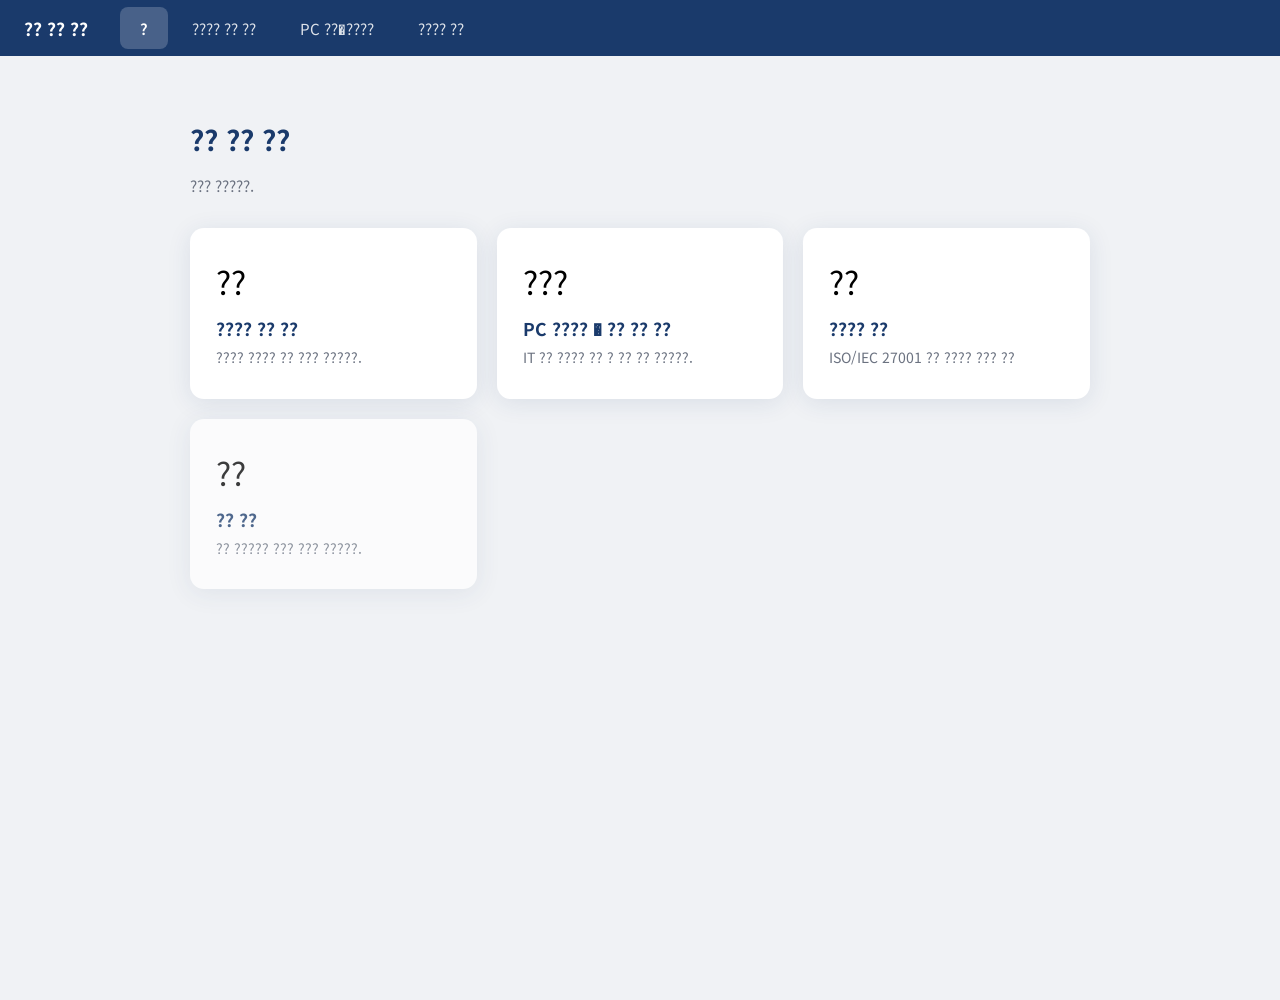
==== index.html @ a8585d44 "init: 업무 분석 도구" ====
<!DOCTYPE html>
<html lang="ko">
<head>
  <meta charset="UTF-8">
  <meta name="viewport" content="width=device-width, initial-scale=1.0">
  <title>?? ?? ??</title>
  <link rel="stylesheet" href="https://fonts.googleapis.com/css2?family=Noto+Sans+KR:wght@300;400;500;600;700&family=JetBrains+Mono:wght@400;600&display=swap">
  <link rel="stylesheet" href="css/common.css">
  <style>
    /* ? ?? */
    #app-home {
      padding: 40px 24px 60px; background: #f0f2f5; min-height: calc(100vh - 56px);
      font-family: 'Noto Sans KR', sans-serif;
    }
    #app-home .home-inner { max-width: 900px; margin: 0 auto; }
    #app-home .home-title { font-size: 1.75rem; font-weight: 700; color: #1a3a6b; margin-bottom: 8px; }
    #app-home .home-subtitle { font-size: 0.95rem; color: #6b7280; margin-bottom: 32px; }
    #app-home .home-cards { display: grid; grid-template-columns: repeat(auto-fill, minmax(260px, 1fr)); gap: 20px; }
    #app-home .home-card {
      background: #fff; border-radius: 14px; padding: 28px 24px; box-shadow: 0 4px 24px rgba(26,58,107,0.1);
      border: 2px solid transparent; cursor: pointer; transition: all 0.2s; text-align: left;
      text-decoration: none; color: inherit; display: block;
    }
    #app-home .home-card:hover { border-color: #2854a0; background: #edf2fb; box-shadow: 0 6px 28px rgba(26,58,107,0.14); }
    #app-home .home-card:focus-visible { outline: 2px solid #2854a0; outline-offset: 2px; }
    #app-home .home-card-icon { font-size: 2rem; margin-bottom: 12px; }
    #app-home .home-card h3 { font-size: 1.1rem; font-weight: 700; color: #1a3a6b; margin: 0 0 6px; }
    #app-home .home-card p { font-size: 0.88rem; color: #6b7280; margin: 0; line-height: 1.5; }
    #app-home .home-card.placeholder { cursor: default; opacity: 0.75; }
    #app-home .home-card.placeholder:hover { border-color: transparent; background: #fff; box-shadow: 0 4px 24px rgba(26,58,107,0.1); }
  </style>
</head>
<body style="margin:0;font-family:'Noto Sans KR',sans-serif;">

<nav class="app-nav" role="navigation">
  <h1>?? ?? ??</h1>
  <div class="nav-links">
    <a href="./" class="nav-link active" aria-current="page">?</a>
    <a href="account/" class="nav-link">???? ?? ??</a>
    <a href="asset/" class="nav-link">PC ??�????</a>
    <a href="policy/" class="nav-link">???? ??</a>
  </div>
</nav>

<!-- ?(??) -->
<div id="app-home">
  <div class="home-inner">
    <h2 class="home-title">?? ?? ??</h2>
    <p class="home-subtitle">??? ?????.</p>
    <div class="home-cards">
      <a href="account/" class="home-card">
        <div class="home-card-icon">??</div>
        <h3>???? ?? ??</h3>
        <p>???? ???? ?? ??? ?????.</p>
      </a>
      <a href="asset/" class="home-card">
        <div class="home-card-icon">???</div>
        <h3>PC ???? � ?? ?? ??</h3>
        <p>IT ?? ???? ?? ? ?? ?? ?????.</p>
      </a>
      <a href="policy/" class="home-card">
        <div class="home-card-icon">??</div>
        <h3>???? ??</h3>
        <p>ISO/IEC 27001 ?? ???? ??? ??</p>
      </a>
      <div class="home-card placeholder">
        <div class="home-card-icon">??</div>
        <h3>?? ??</h3>
        <p>?? ????? ??? ??? ?????.</p>
      </div>
    </div>
  </div>
</div>

</body>
</html>
---- css/common.css ----
/* ── 공통 상단 네비 ── */
.app-nav {
  background: #1a3a6b; color: #fff; padding: 0 24px;
  display: flex; align-items: center; gap: 8px; height: 56px;
  box-shadow: 0 2px 8px rgba(0,0,0,0.15);
}
.app-nav h1 { font-size: 1.1rem; font-weight: 700; margin-right: 24px; }

/* 링크형 네비 (다중 HTML) */
.app-nav .nav-links { display: flex; gap: 4px; }
.app-nav .nav-link {
  padding: 10px 20px; border-radius: 8px; font-size: 0.95rem; font-family: inherit;
  color: rgba(255,255,255,0.85); text-decoration: none; transition: background 0.2s, color 0.2s;
}
.app-nav .nav-link:hover { background: rgba(255,255,255,0.12); color: #fff; }
.app-nav .nav-link.active { background: rgba(255,255,255,0.2); color: #fff; font-weight: 600; }
.app-nav .nav-link:focus-visible { outline: 2px solid #2854a0; outline-offset: 2px; }

@media (max-width:768px) {
  .app-nav { flex-wrap: wrap; height: auto; min-height: 56px; padding: 12px 16px; }
  .app-nav .nav-links { flex-wrap: wrap; gap: 6px; }
  .app-nav .nav-link { padding: 8px 14px; font-size: 0.88rem; }
}

/* 스킵 링크 (접근성) */
.skip-link {
  position: absolute;
  left: -9999px;
  top: 0;
  z-index: 9999;
  padding: 10px 20px;
  background: #1a3a6b;
  color: #fff;
  font-size: 0.95rem;
  text-decoration: none;
  border-radius: 0 0 8px 0;
}
.skip-link:focus {
  left: 0;
  outline: 2px solid #2854a0;
  outline-offset: 2px;
}
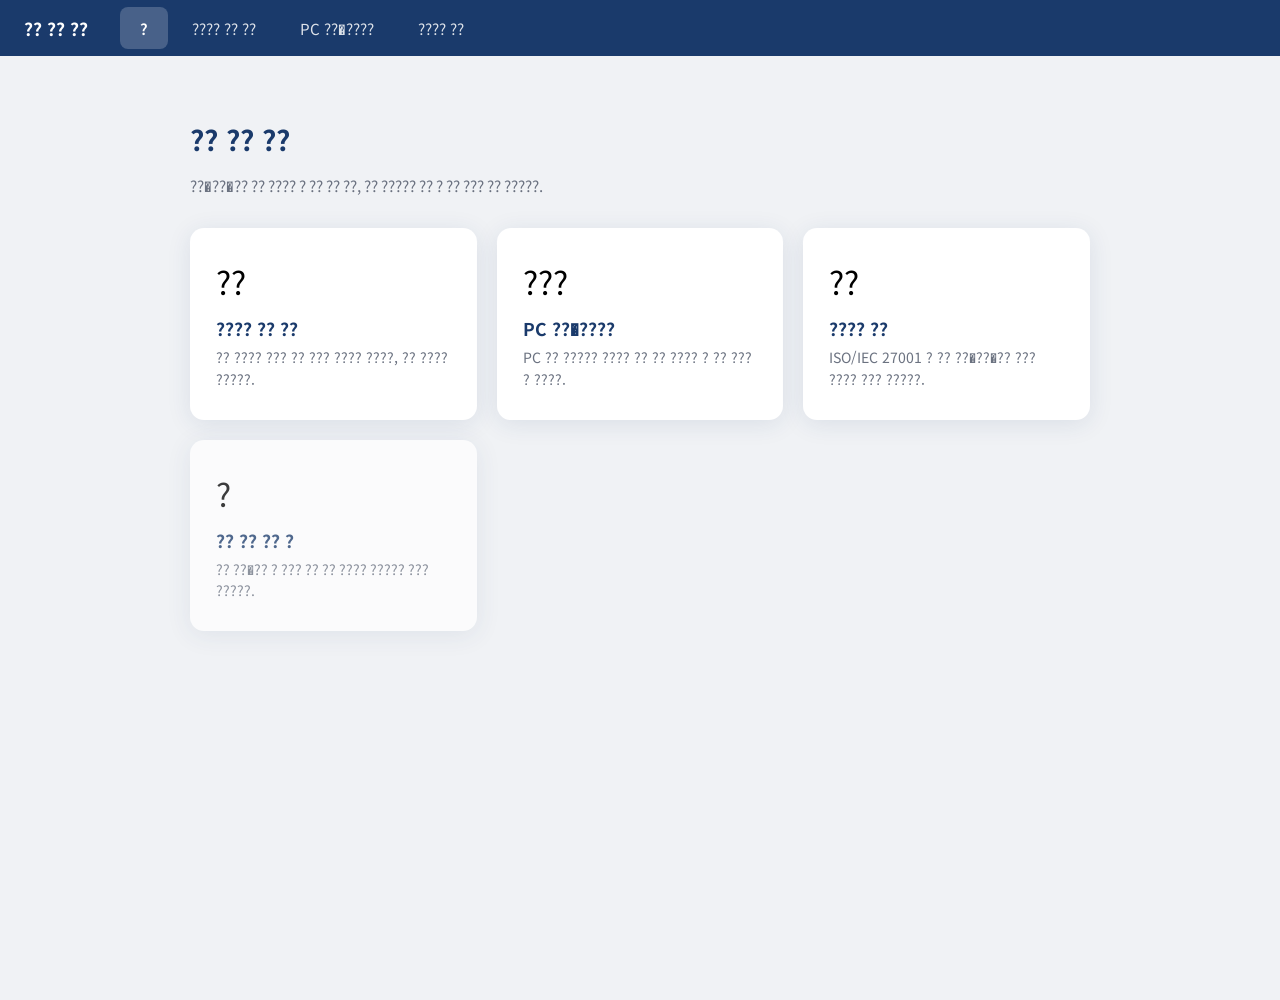
==== commit bc63da48: "메인페이지 한글깨짐 수정" ====
--- a/index.html
+++ b/index.html
@@ -7,7 +7,7 @@
   <link rel="stylesheet" href="https://fonts.googleapis.com/css2?family=Noto+Sans+KR:wght@300;400;500;600;700&family=JetBrains+Mono:wght@400;600&display=swap">
   <link rel="stylesheet" href="css/common.css">
   <style>
-    /* ? ?? */
+    /* ? ?? ??? */
     #app-home {
       padding: 40px 24px 60px; background: #f0f2f5; min-height: calc(100vh - 56px);
       font-family: 'Noto Sans KR', sans-serif;
@@ -42,31 +42,31 @@
   </div>
 </nav>
 
-<!-- ?(??) -->
+<!-- ?(?? ????) -->
 <div id="app-home">
   <div class="home-inner">
     <h2 class="home-title">?? ?? ??</h2>
-    <p class="home-subtitle">??? ?????.</p>
+    <p class="home-subtitle">??�??�?? ?? ???? ? ?? ?? ??, ?? ????? ?? ? ?? ??? ?? ?????.</p>
     <div class="home-cards">
       <a href="account/" class="home-card">
         <div class="home-card-icon">??</div>
         <h3>???? ?? ??</h3>
-        <p>???? ???? ?? ??? ?????.</p>
+        <p>?? ???? ??? ?? ??? ???? ????, ?? ???? ?????.</p>
       </a>
       <a href="asset/" class="home-card">
         <div class="home-card-icon">???</div>
-        <h3>PC ???? � ?? ?? ??</h3>
-        <p>IT ?? ???? ?? ? ?? ?? ?????.</p>
+        <h3>PC ??�????</h3>
+        <p>PC ?? ????? ???? ?? ?? ???? ? ?? ??? ? ????.</p>
       </a>
       <a href="policy/" class="home-card">
         <div class="home-card-icon">??</div>
         <h3>???? ??</h3>
-        <p>ISO/IEC 27001 ?? ???? ??? ??</p>
+        <p>ISO/IEC 27001 ? ?? ??�??�?? ??? ???? ??? ?????.</p>
       </a>
       <div class="home-card placeholder">
-        <div class="home-card-icon">??</div>
-        <h3>?? ??</h3>
-        <p>?? ????? ??? ??? ?????.</p>
+        <div class="home-card-icon">?</div>
+        <h3>?? ?? ?? ?</h3>
+        <p>?? ??�?? ? ??? ?? ?? ???? ????? ??? ?????.</p>
       </div>
     </div>
   </div>
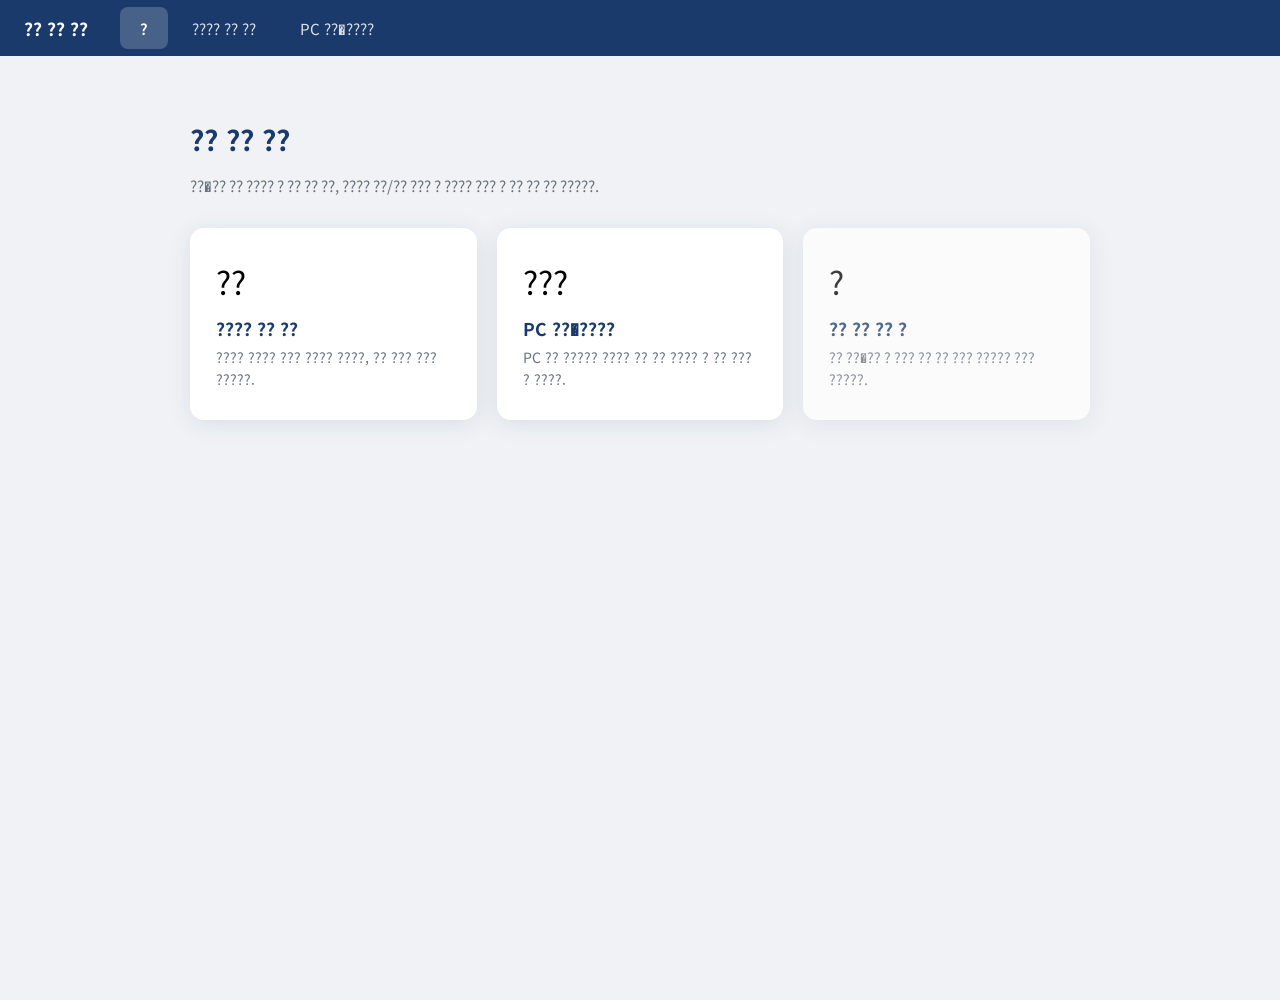
==== commit 6ab0cd15: "fix: 메인 한글 깨짐 복구 및 보안문서 메뉴 제거" ====
--- a/index.html
+++ b/index.html
@@ -7,7 +7,7 @@
   <link rel="stylesheet" href="https://fonts.googleapis.com/css2?family=Noto+Sans+KR:wght@300;400;500;600;700&family=JetBrains+Mono:wght@400;600&display=swap">
   <link rel="stylesheet" href="css/common.css">
   <style>
-    /* ? ?? ??? */
+    /* ? ?? ???? */
     #app-home {
       padding: 40px 24px 60px; background: #f0f2f5; min-height: calc(100vh - 56px);
       font-family: 'Noto Sans KR', sans-serif;
@@ -38,7 +38,6 @@
     <a href="./" class="nav-link active" aria-current="page">?</a>
     <a href="account/" class="nav-link">???? ?? ??</a>
     <a href="asset/" class="nav-link">PC ??�????</a>
-    <a href="policy/" class="nav-link">???? ??</a>
   </div>
 </nav>
 
@@ -46,27 +45,24 @@
 <div id="app-home">
   <div class="home-inner">
     <h2 class="home-title">?? ?? ??</h2>
-    <p class="home-subtitle">??�??�?? ?? ???? ? ?? ?? ??, ?? ????? ?? ? ?? ??? ?? ?????.</p>
+    <p class="home-subtitle">
+      ??�?? ?? ???? ? ?? ?? ??, ???? ??/?? ??? ? ???? ??? ? ?? ?? ?? ?????.
+    </p>
     <div class="home-cards">
       <a href="account/" class="home-card">
         <div class="home-card-icon">??</div>
         <h3>???? ?? ??</h3>
-        <p>?? ???? ??? ?? ??? ???? ????, ?? ???? ?????.</p>
+        <p>???? ???? ??? ???? ????, ?? ??? ??? ?????.</p>
       </a>
       <a href="asset/" class="home-card">
         <div class="home-card-icon">???</div>
         <h3>PC ??�????</h3>
         <p>PC ?? ????? ???? ?? ?? ???? ? ?? ??? ? ????.</p>
       </a>
-      <a href="policy/" class="home-card">
-        <div class="home-card-icon">??</div>
-        <h3>???? ??</h3>
-        <p>ISO/IEC 27001 ? ?? ??�??�?? ??? ???? ??? ?????.</p>
-      </a>
       <div class="home-card placeholder">
         <div class="home-card-icon">?</div>
         <h3>?? ?? ?? ?</h3>
-        <p>?? ??�?? ? ??? ?? ?? ???? ????? ??? ?????.</p>
+        <p>?? ??�?? ? ??? ?? ?? ??? ????? ??? ?????.</p>
       </div>
     </div>
   </div>
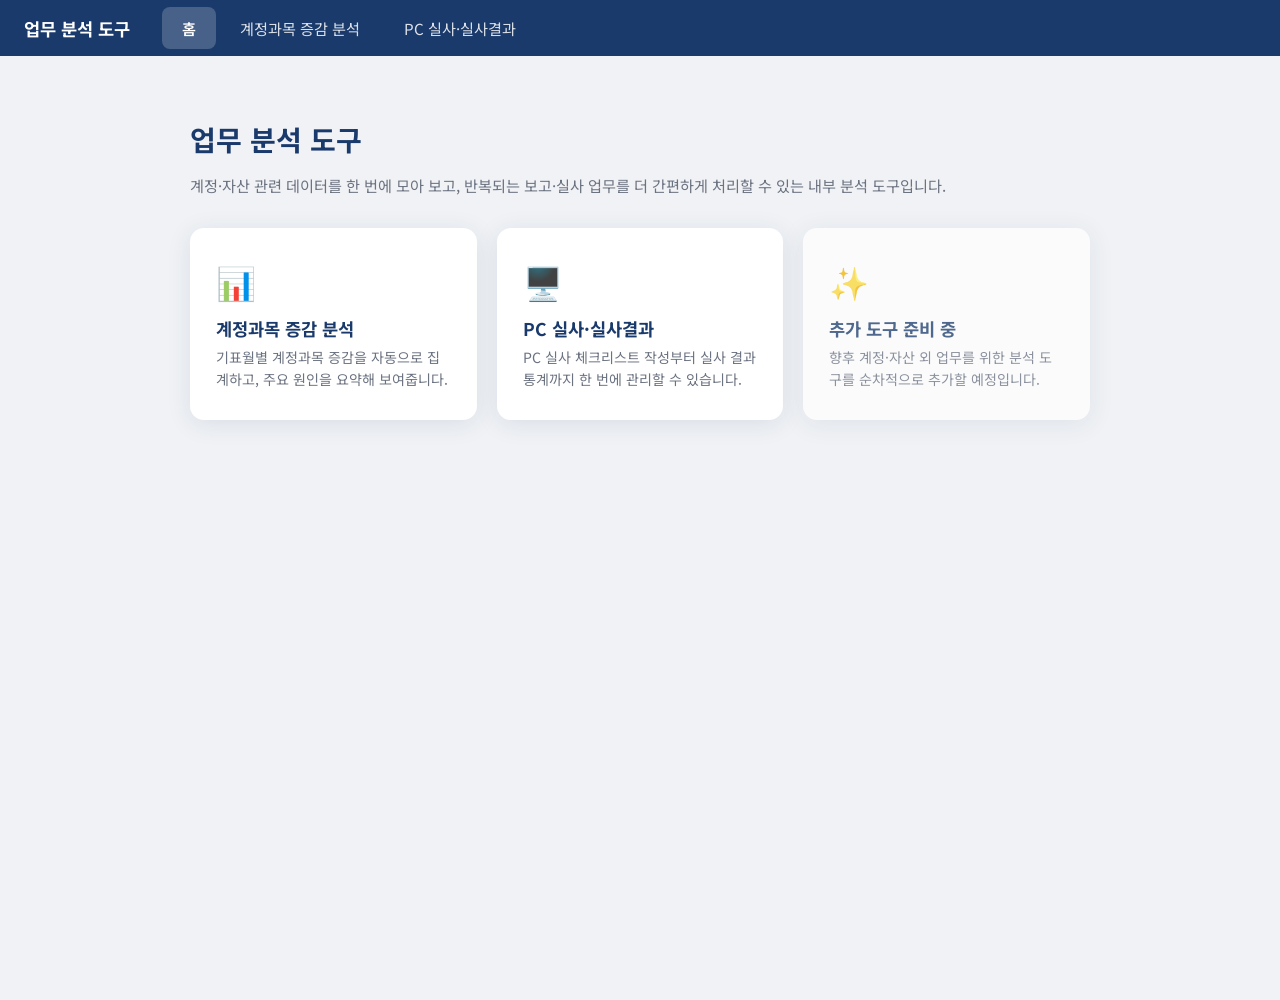
==== commit 655932bf: "메인 페이지 한글깨짐 2차 수정" ====
--- a/index.html
+++ b/index.html
@@ -3,13 +3,15 @@
 <head>
   <meta charset="UTF-8">
   <meta name="viewport" content="width=device-width, initial-scale=1.0">
-  <title>?? ?? ??</title>
+  <title>업무 분석 도구</title>
   <link rel="stylesheet" href="https://fonts.googleapis.com/css2?family=Noto+Sans+KR:wght@300;400;500;600;700&family=JetBrains+Mono:wght@400;600&display=swap">
   <link rel="stylesheet" href="css/common.css">
   <style>
-    /* ? ?? ???? */
+    /* 홈 섹션 레이아웃 */
     #app-home {
-      padding: 40px 24px 60px; background: #f0f2f5; min-height: calc(100vh - 56px);
+      padding: 40px 24px 60px;
+      background: #f0f2f5;
+      min-height: calc(100vh - 56px);
       font-family: 'Noto Sans KR', sans-serif;
     }
     #app-home .home-inner { max-width: 900px; margin: 0 auto; }
@@ -17,52 +19,81 @@
     #app-home .home-subtitle { font-size: 0.95rem; color: #6b7280; margin-bottom: 32px; }
     #app-home .home-cards { display: grid; grid-template-columns: repeat(auto-fill, minmax(260px, 1fr)); gap: 20px; }
     #app-home .home-card {
-      background: #fff; border-radius: 14px; padding: 28px 24px; box-shadow: 0 4px 24px rgba(26,58,107,0.1);
-      border: 2px solid transparent; cursor: pointer; transition: all 0.2s; text-align: left;
-      text-decoration: none; color: inherit; display: block;
+      background: #fff;
+      border-radius: 14px;
+      padding: 28px 24px;
+      box-shadow: 0 4px 24px rgba(26,58,107,0.1);
+      border: 2px solid transparent;
+      cursor: pointer;
+      transition: all 0.2s;
+      text-align: left;
+      text-decoration: none;
+      color: inherit;
+      display: block;
     }
-    #app-home .home-card:hover { border-color: #2854a0; background: #edf2fb; box-shadow: 0 6px 28px rgba(26,58,107,0.14); }
-    #app-home .home-card:focus-visible { outline: 2px solid #2854a0; outline-offset: 2px; }
+    #app-home .home-card:hover {
+      border-color: #2854a0;
+      background: #edf2fb;
+      box-shadow: 0 6px 28px rgba(26,58,107,0.14);
+    }
+    #app-home .home-card:focus-visible {
+      outline: 2px solid #2854a0;
+      outline-offset: 2px;
+    }
     #app-home .home-card-icon { font-size: 2rem; margin-bottom: 12px; }
-    #app-home .home-card h3 { font-size: 1.1rem; font-weight: 700; color: #1a3a6b; margin: 0 0 6px; }
-    #app-home .home-card p { font-size: 0.88rem; color: #6b7280; margin: 0; line-height: 1.5; }
+    #app-home .home-card h3 {
+      font-size: 1.1rem;
+      font-weight: 700;
+      color: #1a3a6b;
+      margin: 0 0 6px;
+    }
+    #app-home .home-card p {
+      font-size: 0.88rem;
+      color: #6b7280;
+      margin: 0;
+      line-height: 1.5;
+    }
     #app-home .home-card.placeholder { cursor: default; opacity: 0.75; }
-    #app-home .home-card.placeholder:hover { border-color: transparent; background: #fff; box-shadow: 0 4px 24px rgba(26,58,107,0.1); }
+    #app-home .home-card.placeholder:hover {
+      border-color: transparent;
+      background: #fff;
+      box-shadow: 0 4px 24px rgba(26,58,107,0.1);
+    }
   </style>
 </head>
 <body style="margin:0;font-family:'Noto Sans KR',sans-serif;">
 
 <nav class="app-nav" role="navigation">
-  <h1>?? ?? ??</h1>
+  <h1>업무 분석 도구</h1>
   <div class="nav-links">
-    <a href="./" class="nav-link active" aria-current="page">?</a>
-    <a href="account/" class="nav-link">???? ?? ??</a>
-    <a href="asset/" class="nav-link">PC ??�????</a>
+    <a href="./" class="nav-link active" aria-current="page">홈</a>
+    <a href="account/" class="nav-link">계정과목 증감 분석</a>
+    <a href="asset/" class="nav-link">PC 실사·실사결과</a>
   </div>
 </nav>
 
-<!-- ?(?? ????) -->
+<!-- 홈(요약 대시보드) -->
 <div id="app-home">
   <div class="home-inner">
-    <h2 class="home-title">?? ?? ??</h2>
+    <h2 class="home-title">업무 분석 도구</h2>
     <p class="home-subtitle">
-      ??�?? ?? ???? ? ?? ?? ??, ???? ??/?? ??? ? ???? ??? ? ?? ?? ?? ?????.
+      계정·자산 관련 데이터를 한 번에 모아 보고, 반복되는 보고·실사 업무를 더 간편하게 처리할 수 있는 내부 분석 도구입니다.
     </p>
     <div class="home-cards">
       <a href="account/" class="home-card">
-        <div class="home-card-icon">??</div>
-        <h3>???? ?? ??</h3>
-        <p>???? ???? ??? ???? ????, ?? ??? ??? ?????.</p>
+        <div class="home-card-icon">📊</div>
+        <h3>계정과목 증감 분석</h3>
+        <p>기표월별 계정과목 증감을 자동으로 집계하고, 주요 원인을 요약해 보여줍니다.</p>
       </a>
       <a href="asset/" class="home-card">
-        <div class="home-card-icon">???</div>
-        <h3>PC ??�????</h3>
-        <p>PC ?? ????? ???? ?? ?? ???? ? ?? ??? ? ????.</p>
+        <div class="home-card-icon">🖥️</div>
+        <h3>PC 실사·실사결과</h3>
+        <p>PC 실사 체크리스트 작성부터 실사 결과 통계까지 한 번에 관리할 수 있습니다.</p>
       </a>
       <div class="home-card placeholder">
-        <div class="home-card-icon">?</div>
-        <h3>?? ?? ?? ?</h3>
-        <p>?? ??�?? ? ??? ?? ?? ??? ????? ??? ?????.</p>
+        <div class="home-card-icon">✨</div>
+        <h3>추가 도구 준비 중</h3>
+        <p>향후 계정·자산 외 업무를 위한 분석 도구를 순차적으로 추가할 예정입니다.</p>
       </div>
     </div>
   </div>
